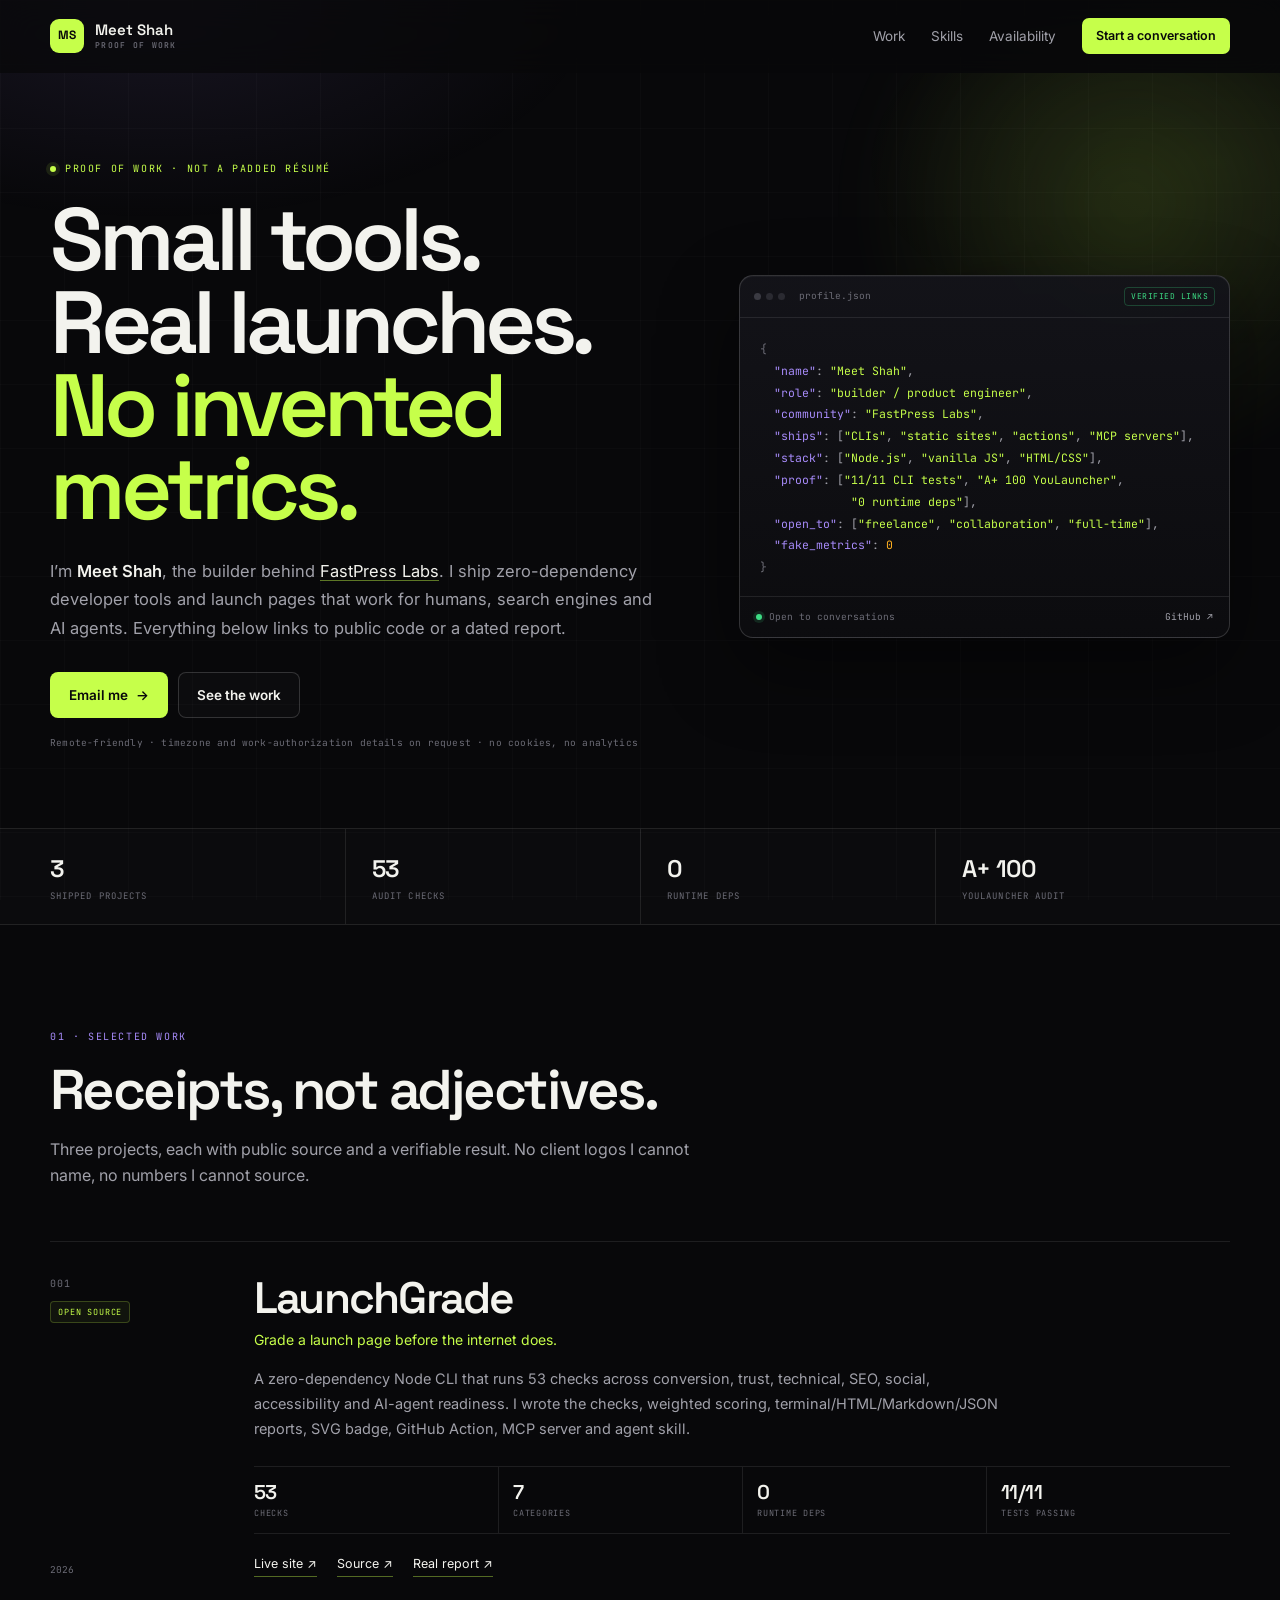
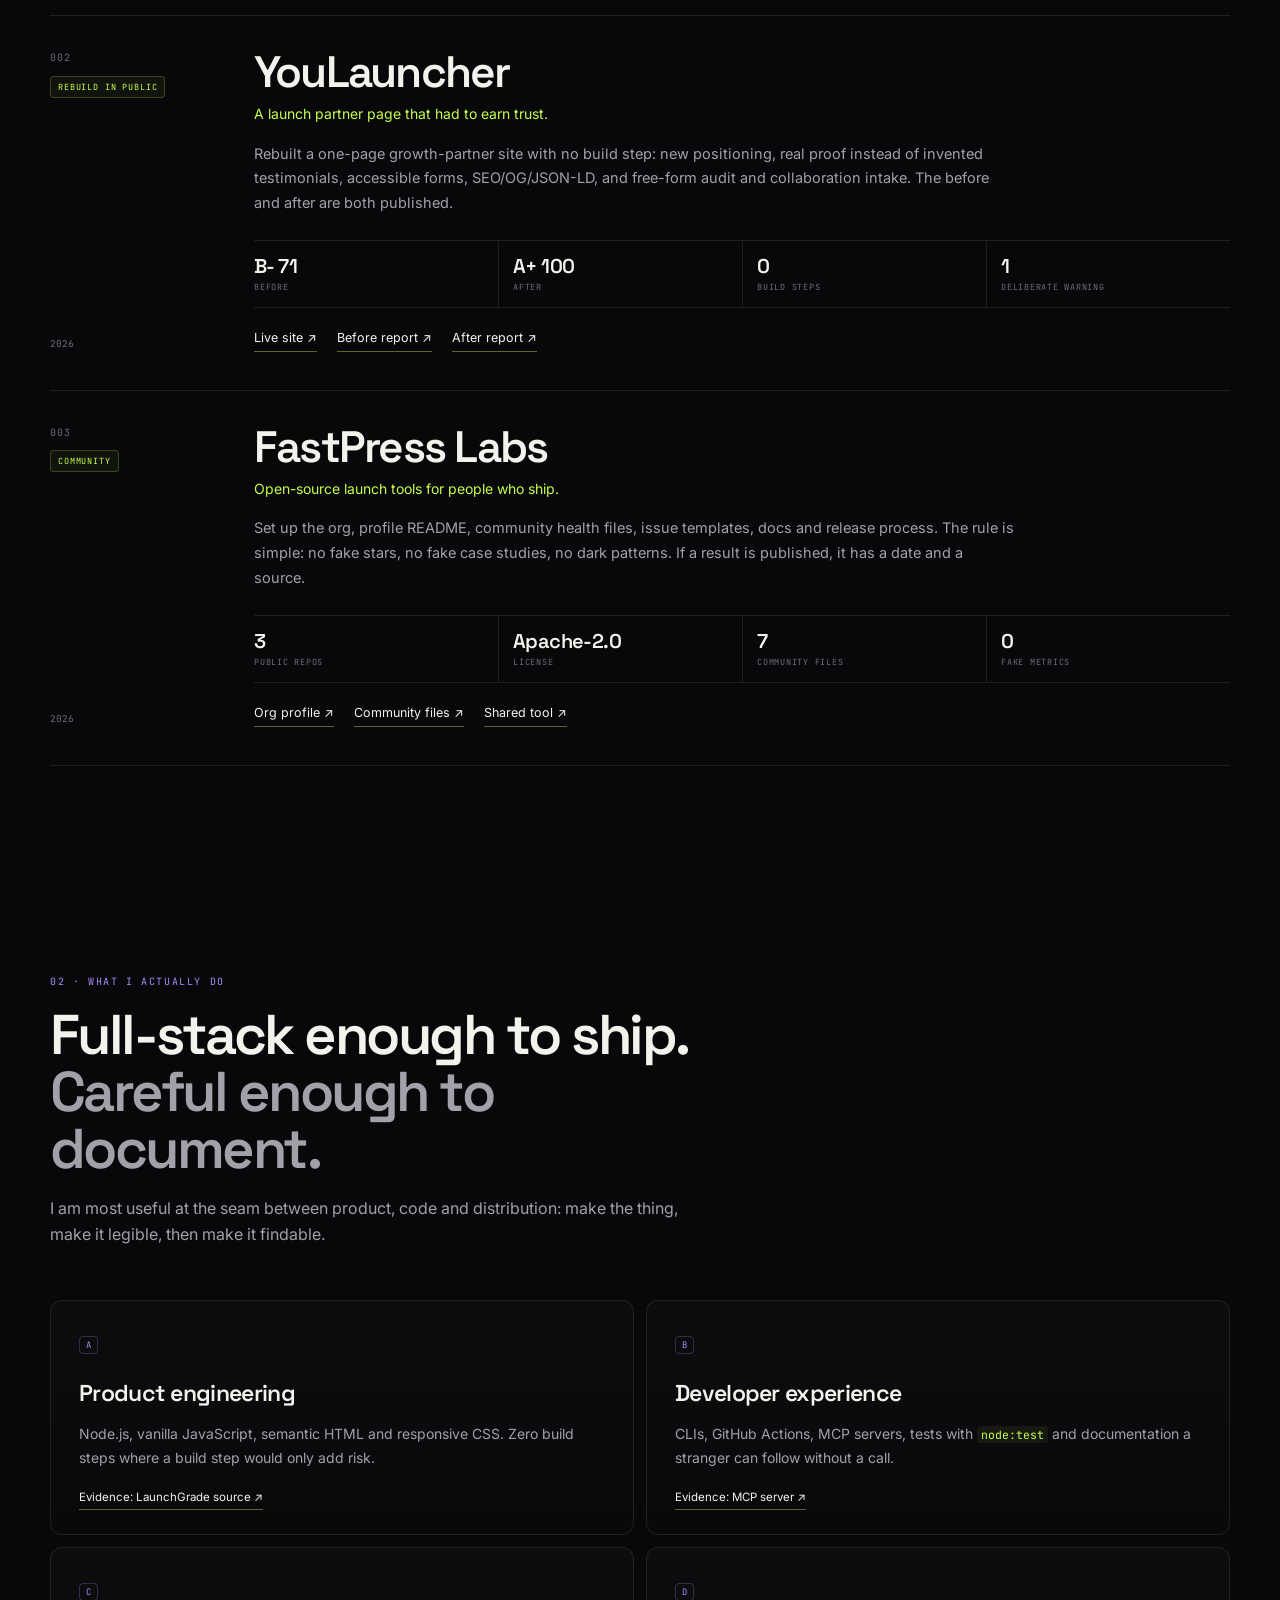
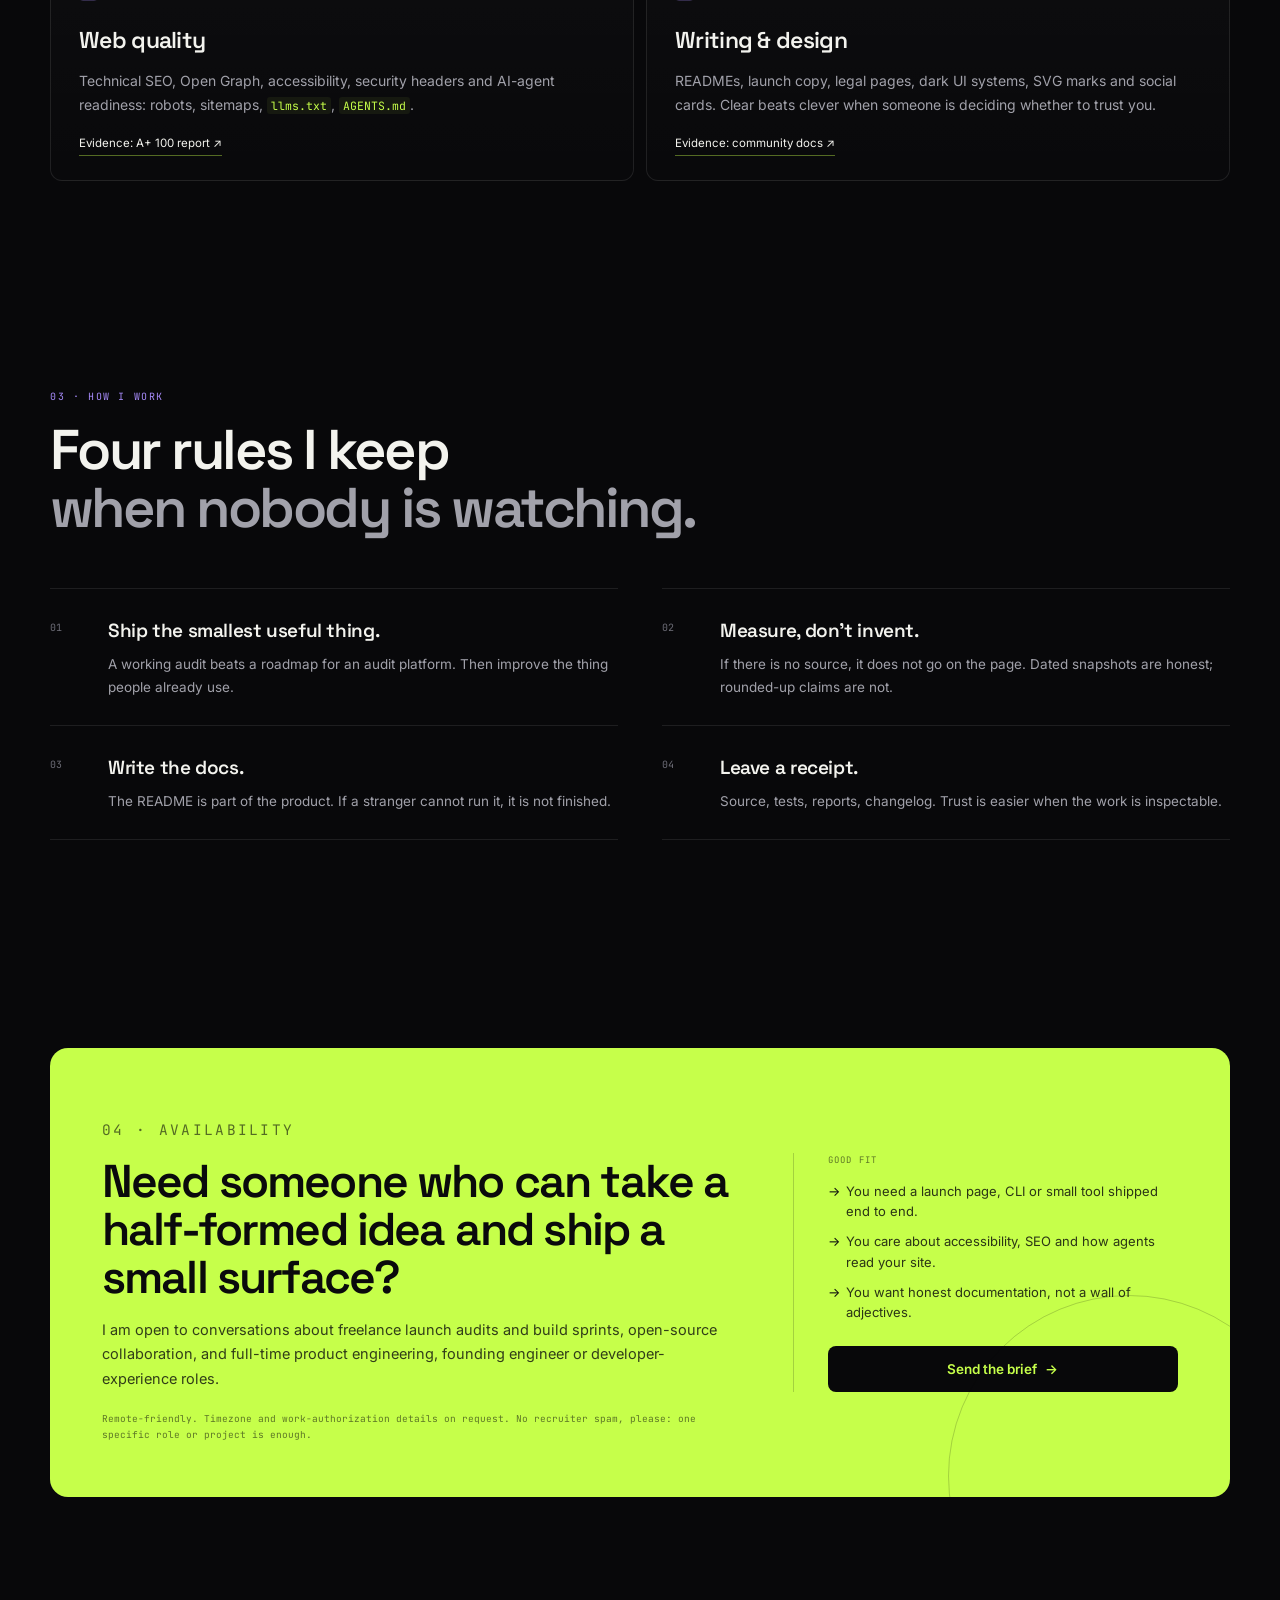
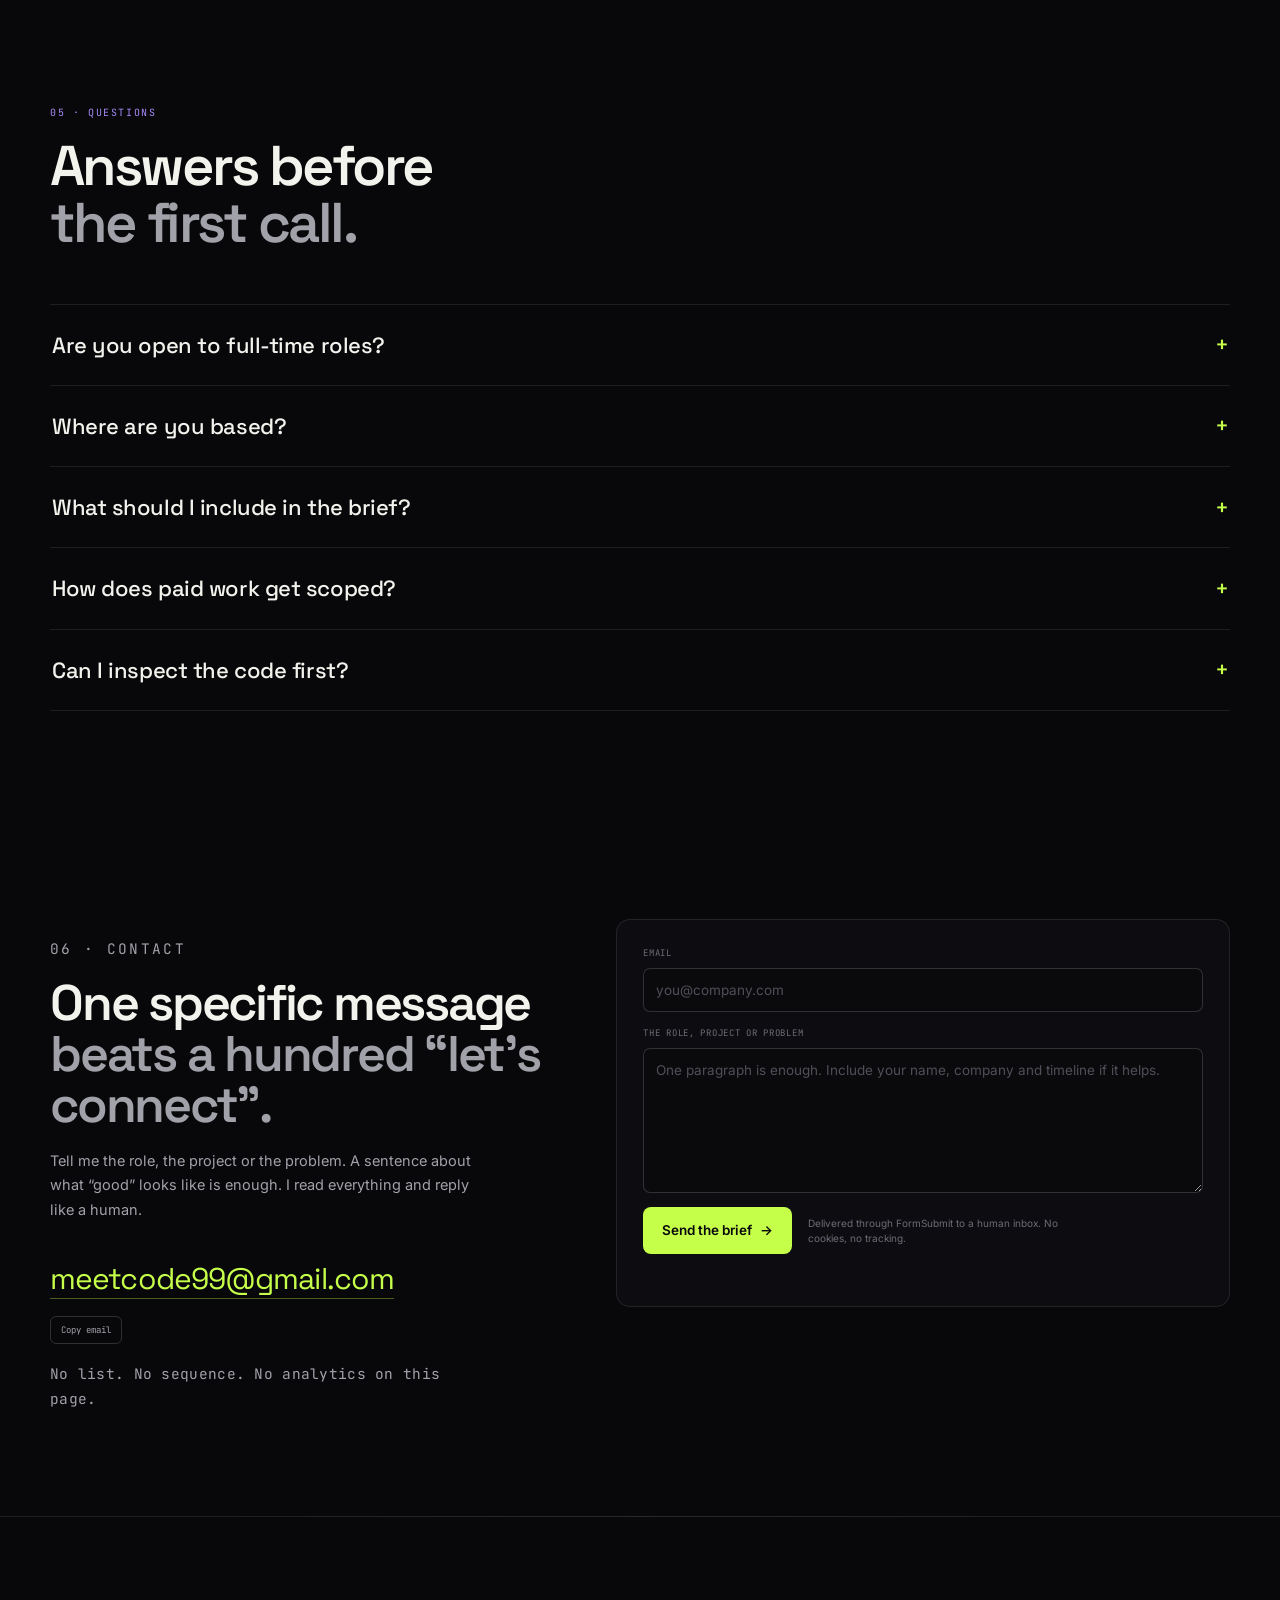
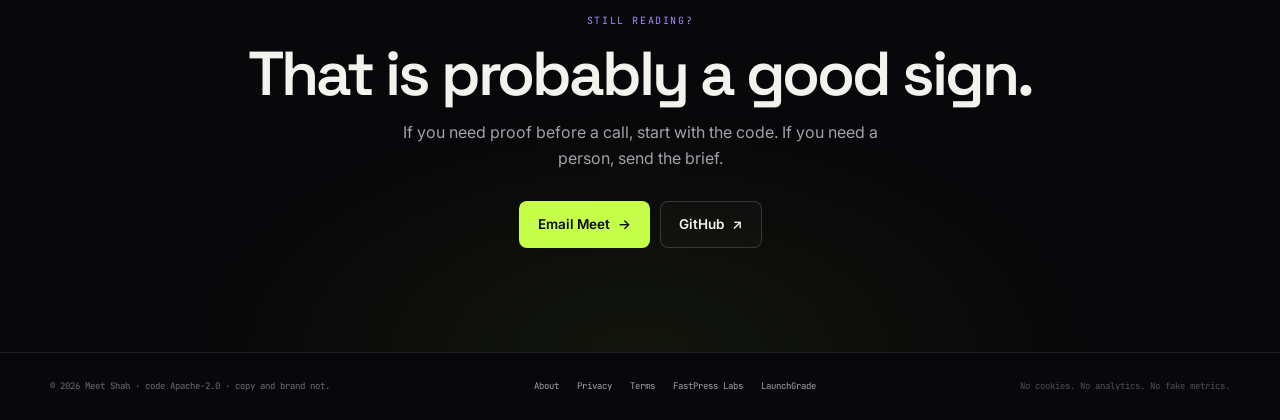
==== index.html @ 9ecaca1d "Proof-of-work hire page for Meet Shah" ====
<!doctype html>
<html lang="en">
<head>
<meta charset="utf-8" />
<meta name="viewport" content="width=device-width, initial-scale=1" />
<title>Meet Shah — proof of work, not a padded résumé</title>
<meta name="description" content="Meet Shah builds zero-dependency launch tools and honest static pages at FastPress Labs. Public code, dated reports, no invented metrics." />
<meta name="author" content="Meet Shah" />
<meta name="theme-color" content="#08080A" />
<link rel="canonical" href="https://fastpresspages.github.io/hire-me/" />
<meta property="og:type" content="profile" />
<meta property="og:site_name" content="Meet Shah" />
<meta property="og:title" content="Meet Shah — proof of work, not a padded résumé" />
<meta property="og:description" content="Small tools, real launches, no invented metrics. The builder behind LaunchGrade and FastPress Labs." />
<meta property="og:url" content="https://fastpresspages.github.io/hire-me/" />
<meta property="og:image" content="https://fastpresspages.github.io/hire-me/og.png" />
<meta property="og:image:alt" content="Meet Shah — proof of work. 53 checks, 0 dependencies, A+ 100 live audit." />
<meta name="twitter:card" content="summary_large_image" />
<meta name="twitter:title" content="Meet Shah — proof of work, not a padded résumé" />
<meta name="twitter:description" content="Small tools, real launches, no invented metrics. The builder behind LaunchGrade and FastPress Labs." />
<meta name="twitter:image" content="https://fastpresspages.github.io/hire-me/og.png" />
<link rel="icon" href="favicon.svg" type="image/svg+xml" />
<link rel="preconnect" href="https://fonts.googleapis.com" />
<link rel="preconnect" href="https://fonts.gstatic.com" crossorigin />
<link href="https://fonts.googleapis.com/css2?family=Inter:wght@400;500;600&family=JetBrains+Mono:wght@400;500&family=Space+Grotesk:wght@500;600;700&display=swap" rel="stylesheet" />
<link rel="stylesheet" href="styles.css" />
<script type="application/ld+json">
{
  "@context": "https://schema.org",
  "@type": "Person",
  "name": "Meet Shah",
  "url": "https://fastpresspages.github.io/hire-me/",
  "email": "mailto:meetcode99@gmail.com",
  "description": "Builder of LaunchGrade and the FastPress Labs community. Ships zero-dependency developer tools, static launch pages and honest documentation.",
  "sameAs": ["https://github.com/Meet6338-X", "https://github.com/fastpresspages"],
  "worksFor": { "@type": "Organization", "name": "FastPress Labs", "url": "https://github.com/fastpresspages" },
  "knowsAbout": ["Node.js", "JavaScript", "HTML", "CSS", "technical SEO", "web accessibility", "GitHub Actions", "Model Context Protocol", "developer tools"],
  "seeks": { "@type": "Demand", "name": "Product engineering, founding engineer, developer experience and freelance launch work" }
}
</script>
<script type="application/ld+json">
{
  "@context": "https://schema.org",
  "@type": "FAQPage",
  "mainEntity": [
    {
      "@type": "Question",
      "name": "Are you open to full-time roles?",
      "acceptedAnswer": { "@type": "Answer", "text": "Yes. I am open to full-time product engineering, founding engineer and developer-experience roles, as well as freelance launch work and open-source collaboration." }
    },
    {
      "@type": "Question",
      "name": "Where are you based?",
      "acceptedAnswer": { "@type": "Answer", "text": "This page does not guess. Ask and you will get the real city, timezone and work-authorization details." }
    },
    {
      "@type": "Question",
      "name": "What should I include in the brief?",
      "acceptedAnswer": { "@type": "Answer", "text": "One paragraph with the role or project, the company, the timeline and what good looks like. A link is welcome. No deck is required." }
    },
    {
      "@type": "Question",
      "name": "How does paid work get scoped?",
      "acceptedAnswer": { "@type": "Answer", "text": "Freelance work is scoped and priced in writing before it starts. No surprise retainers." }
    },
    {
      "@type": "Question",
      "name": "Can I inspect the code first?",
      "acceptedAnswer": { "@type": "Answer", "text": "Yes. Every project on this page links to public source, a passing test suite or a dated audit report." }
    }
  ]
}
</script>
</head>
<body>
<a class="skip" href="#main">Skip to content</a>

<header class="site-head">
  <div class="wrap head-inner">
    <a class="brand" href="./" aria-label="Meet Shah, home">
      <span class="brand-mark" aria-hidden="true">MS</span>
      <span class="brand-text">Meet Shah<small>proof of work</small></span>
    </a>
    <button class="nav-toggle" type="button" aria-expanded="false" aria-controls="site-nav">Menu</button>
    <nav id="site-nav" class="site-nav" aria-label="Primary">
      <a href="#work">Work</a>
      <a href="#skills">Skills</a>
      <a href="#availability">Availability</a>
      <a class="nav-cta" href="#contact">Start a conversation</a>
    </nav>
  </div>
</header>

<main id="main">
  <section class="hero">
    <div class="hero-glow" aria-hidden="true"></div>
    <div class="wrap hero-grid">
      <div class="hero-copy">
        <p class="eyebrow"><span class="dot" aria-hidden="true"></span> Proof of work · not a padded résumé</p>
        <h1>Small tools.<br />Real launches.<br /><em>No invented metrics.</em></h1>
        <p class="lede">I’m <b>Meet Shah</b>, the builder behind <a href="https://github.com/fastpresspages">FastPress Labs</a>. I ship zero-dependency developer tools and launch pages that work for humans, search engines and AI agents. Everything below links to public code or a dated report.</p>
        <div class="actions">
          <a class="btn btn-lime" href="mailto:meetcode99@gmail.com?subject=Hello%20Meet%20—%20from%20the%20proof-of-work%20page">Email me <span aria-hidden="true">→</span></a>
          <a class="btn btn-ghost" href="#work">See the work</a>
        </div>
        <p class="micro">Remote-friendly · timezone and work-authorization details on request · no cookies, no analytics</p>
      </div>

      <aside class="profile-card" aria-label="Profile summary">
        <div class="card-bar">
          <span class="dots" aria-hidden="true"><i></i><i></i><i></i></span>
          <span>profile.json</span>
          <span class="verified">verified links</span>
        </div>
        <pre class="code" aria-label="Profile as JSON"><code><span class="c-p">{</span>
  <span class="c-k">"name"</span>: <span class="c-s">"Meet Shah"</span>,
  <span class="c-k">"role"</span>: <span class="c-s">"builder / product engineer"</span>,
  <span class="c-k">"community"</span>: <span class="c-s">"FastPress Labs"</span>,
  <span class="c-k">"ships"</span>: [<span class="c-s">"CLIs"</span>, <span class="c-s">"static sites"</span>, <span class="c-s">"actions"</span>, <span class="c-s">"MCP servers"</span>],
  <span class="c-k">"stack"</span>: [<span class="c-s">"Node.js"</span>, <span class="c-s">"vanilla JS"</span>, <span class="c-s">"HTML/CSS"</span>],
  <span class="c-k">"proof"</span>: [<span class="c-s">"11/11 CLI tests"</span>, <span class="c-s">"A+ 100 YouLauncher"</span>,
             <span class="c-s">"0 runtime deps"</span>],
  <span class="c-k">"open_to"</span>: [<span class="c-s">"freelance"</span>, <span class="c-s">"collaboration"</span>, <span class="c-s">"full-time"</span>],
  <span class="c-k">"fake_metrics"</span>: <span class="c-n">0</span>
<span class="c-p">}</span></code></pre>
        <div class="card-foot">
          <span><span class="pulse" aria-hidden="true"></span> Open to conversations</span>
          <a href="https://github.com/Meet6338-X" rel="me noopener">GitHub ↗</a>
        </div>
      </aside>
    </div>
  </section>

  <section class="strip" aria-label="Proof at a glance">
    <div class="wrap strip-inner">
      <div><b>3</b><span>shipped projects</span></div>
      <div><b>53</b><span>audit checks</span></div>
      <div><b>0</b><span>runtime deps</span></div>
      <div><b>A+ 100</b><span>YouLauncher audit</span></div>
    </div>
  </section>

  <section class="section wrap" id="work">
    <div class="section-head">
      <p class="kicker">01 · Selected work</p>
      <h2>Receipts, not adjectives.</h2>
      <p>Three projects, each with public source and a verifiable result. No client logos I cannot name, no numbers I cannot source.</p>
    </div>

    <article class="work-card">
      <div class="work-meta">
        <span class="work-index">001</span>
        <span class="pill">Open source</span>
        <span class="work-year">2026</span>
      </div>
      <div class="work-main">
        <div class="work-title">
          <h3>LaunchGrade</h3>
          <p>Grade a launch page before the internet does.</p>
        </div>
        <p class="work-body">A zero-dependency Node CLI that runs 53 checks across conversion, trust, technical, SEO, social, accessibility and AI-agent readiness. I wrote the checks, weighted scoring, terminal/HTML/Markdown/JSON reports, SVG badge, GitHub Action, MCP server and agent skill.</p>
        <ul class="facts" aria-label="LaunchGrade facts">
          <li><b>53</b><span>checks</span></li>
          <li><b>7</b><span>categories</span></li>
          <li><b>0</b><span>runtime deps</span></li>
          <li><b>11/11</b><span>tests passing</span></li>
        </ul>
        <div class="work-links">
          <a class="text-link" href="https://fastpresspages.github.io/launchgrade/">Live site <span aria-hidden="true">↗</span></a>
          <a class="text-link" href="https://github.com/fastpresspages/launchgrade">Source <span aria-hidden="true">↗</span></a>
          <a class="text-link" href="https://fastpresspages.github.io/launchgrade/samples/youlauncher/report.html">Real report <span aria-hidden="true">↗</span></a>
        </div>
      </div>
    </article>

    <article class="work-card">
      <div class="work-meta">
        <span class="work-index">002</span>
        <span class="pill">Rebuild in public</span>
        <span class="work-year">2026</span>
      </div>
      <div class="work-main">
        <div class="work-title">
          <h3>YouLauncher</h3>
          <p>A launch partner page that had to earn trust.</p>
        </div>
        <p class="work-body">Rebuilt a one-page growth-partner site with no build step: new positioning, real proof instead of invented testimonials, accessible forms, SEO/OG/JSON-LD, and free-form audit and collaboration intake. The before and after are both published.</p>
        <ul class="facts" aria-label="YouLauncher facts">
          <li><b>B- 71</b><span>before</span></li>
          <li><b>A+ 100</b><span>after</span></li>
          <li><b>0</b><span>build steps</span></li>
          <li><b>1</b><span>deliberate warning</span></li>
        </ul>
        <div class="work-links">
          <a class="text-link" href="https://fastpresspages.github.io/YouLauncher/">Live site <span aria-hidden="true">↗</span></a>
          <a class="text-link" href="https://fastpresspages.github.io/launchgrade/samples/youlauncher-before/report.html">Before report <span aria-hidden="true">↗</span></a>
          <a class="text-link" href="https://fastpresspages.github.io/launchgrade/samples/youlauncher/report.html">After report <span aria-hidden="true">↗</span></a>
        </div>
      </div>
    </article>

    <article class="work-card">
      <div class="work-meta">
        <span class="work-index">003</span>
        <span class="pill">Community</span>
        <span class="work-year">2026</span>
      </div>
      <div class="work-main">
        <div class="work-title">
          <h3>FastPress Labs</h3>
          <p>Open-source launch tools for people who ship.</p>
        </div>
        <p class="work-body">Set up the org, profile README, community health files, issue templates, docs and release process. The rule is simple: no fake stars, no fake case studies, no dark patterns. If a result is published, it has a date and a source.</p>
        <ul class="facts" aria-label="FastPress Labs facts">
          <li><b>3</b><span>public repos</span></li>
          <li><b>Apache-2.0</b><span>license</span></li>
          <li><b>7</b><span>community files</span></li>
          <li><b>0</b><span>fake metrics</span></li>
        </ul>
        <div class="work-links">
          <a class="text-link" href="https://github.com/fastpresspages">Org profile <span aria-hidden="true">↗</span></a>
          <a class="text-link" href="https://github.com/fastpresspages/.github">Community files <span aria-hidden="true">↗</span></a>
          <a class="text-link" href="https://fastpresspages.github.io/launchgrade/">Shared tool <span aria-hidden="true">↗</span></a>
        </div>
      </div>
    </article>
  </section>

  <section class="section wrap" id="skills">
    <div class="section-head">
      <p class="kicker">02 · What I actually do</p>
      <h2>Full-stack enough to ship.<br /><em>Careful enough to document.</em></h2>
      <p>I am most useful at the seam between product, code and distribution: make the thing, make it legible, then make it findable.</p>
    </div>
    <div class="skill-grid">
      <article class="skill-card">
        <span class="skill-num">A</span>
        <h3>Product engineering</h3>
        <p>Node.js, vanilla JavaScript, semantic HTML and responsive CSS. Zero build steps where a build step would only add risk.</p>
        <a href="https://github.com/fastpresspages/launchgrade" class="text-link">Evidence: LaunchGrade source <span aria-hidden="true">↗</span></a>
      </article>
      <article class="skill-card">
        <span class="skill-num">B</span>
        <h3>Developer experience</h3>
        <p>CLIs, GitHub Actions, MCP servers, tests with <code>node:test</code> and documentation a stranger can follow without a call.</p>
        <a href="https://github.com/fastpresspages/launchgrade/blob/main/mcp/server.js" class="text-link">Evidence: MCP server <span aria-hidden="true">↗</span></a>
      </article>
      <article class="skill-card">
        <span class="skill-num">C</span>
        <h3>Web quality</h3>
        <p>Technical SEO, Open Graph, accessibility, security headers and AI-agent readiness: robots, sitemaps, <code>llms.txt</code>, <code>AGENTS.md</code>.</p>
        <a href="https://fastpresspages.github.io/launchgrade/samples/youlauncher/report.html" class="text-link">Evidence: A+ 100 report <span aria-hidden="true">↗</span></a>
      </article>
      <article class="skill-card">
        <span class="skill-num">D</span>
        <h3>Writing &amp; design</h3>
        <p>READMEs, launch copy, legal pages, dark UI systems, SVG marks and social cards. Clear beats clever when someone is deciding whether to trust you.</p>
        <a href="https://github.com/fastpresspages/.github" class="text-link">Evidence: community docs <span aria-hidden="true">↗</span></a>
      </article>
    </div>
  </section>

  <section class="section wrap" id="how">
    <div class="section-head">
      <p class="kicker">03 · How I work</p>
      <h2>Four rules I keep<br /><em>when nobody is watching.</em></h2>
    </div>
    <ol class="rules">
      <li><span>01</span><div><h3>Ship the smallest useful thing.</h3><p>A working audit beats a roadmap for an audit platform. Then improve the thing people already use.</p></div></li>
      <li><span>02</span><div><h3>Measure, don’t invent.</h3><p>If there is no source, it does not go on the page. Dated snapshots are honest; rounded-up claims are not.</p></div></li>
      <li><span>03</span><div><h3>Write the docs.</h3><p>The README is part of the product. If a stranger cannot run it, it is not finished.</p></div></li>
      <li><span>04</span><div><h3>Leave a receipt.</h3><p>Source, tests, reports, changelog. Trust is easier when the work is inspectable.</p></div></li>
    </ol>
  </section>

  <section class="section wrap" id="availability">
    <div class="availability">
      <div class="avail-copy">
        <p class="kicker dark">04 · Availability</p>
        <h2>Need someone who can take a half-formed idea and ship a small surface?</h2>
        <p>I am open to conversations about freelance launch audits and build sprints, open-source collaboration, and full-time product engineering, founding engineer or developer-experience roles.</p>
        <p class="avail-note">Remote-friendly. Timezone and work-authorization details on request. No recruiter spam, please: one specific role or project is enough.</p>
      </div>
      <div class="avail-list">
        <p class="avail-label">Good fit</p>
        <ul>
          <li>You need a launch page, CLI or small tool shipped end to end.</li>
          <li>You care about accessibility, SEO and how agents read your site.</li>
          <li>You want honest documentation, not a wall of adjectives.</li>
        </ul>
        <a class="btn btn-dark" href="mailto:meetcode99@gmail.com?subject=Role%20or%20project%20—%20from%20the%20proof-of-work%20page">Send the brief <span aria-hidden="true">→</span></a>
      </div>
    </div>
  </section>

  <section class="section wrap" id="faq">
    <div class="section-head">
      <p class="kicker">05 · Questions</p>
      <h2>Answers before<br /><em>the first call.</em></h2>
    </div>
    <div class="faq-list">
      <details class="faq-item">
        <summary>Are you open to full-time roles?<span aria-hidden="true">+</span></summary>
        <p>Yes. I am open to full-time product engineering, founding engineer and developer-experience roles, as well as freelance launch work and open-source collaboration.</p>
      </details>
      <details class="faq-item">
        <summary>Where are you based?<span aria-hidden="true">+</span></summary>
        <p>This page does not guess. Ask and you will get the real city, timezone and work-authorization details.</p>
      </details>
      <details class="faq-item">
        <summary>What should I include in the brief?<span aria-hidden="true">+</span></summary>
        <p>One paragraph with the role or project, the company, the timeline and what good looks like. A link is welcome. No deck is required.</p>
      </details>
      <details class="faq-item">
        <summary>How does paid work get scoped?<span aria-hidden="true">+</span></summary>
        <p>Freelance work is scoped and priced in writing before it starts. No surprise retainers.</p>
      </details>
      <details class="faq-item">
        <summary>Can I inspect the code first?<span aria-hidden="true">+</span></summary>
        <p>Yes. Every project on this page links to public source, a passing test suite or a dated audit report.</p>
      </details>
    </div>
  </section>

  <section class="section wrap" id="contact">
    <div class="contact-grid">
      <div class="contact-copy">
        <p class="kicker">06 · Contact</p>
        <h2>One specific message<br /><em>beats a hundred “let’s connect”.</em></h2>
        <p>Tell me the role, the project or the problem. A sentence about what “good” looks like is enough. I read everything and reply like a human.</p>
        <p class="contact-email"><a href="mailto:meetcode99@gmail.com">meetcode99@gmail.com</a></p>
        <button class="copy-email" type="button" data-email="meetcode99@gmail.com">Copy email</button>
        <p class="micro">No list. No sequence. No analytics on this page.</p>
      </div>
      <form class="contact-form" data-contact-form novalidate>
        <label>Email
          <input type="email" name="email" autocomplete="email" placeholder="you@company.com" required />
        </label>
        <label>The role, project or problem
          <textarea name="message" rows="6" minlength="10" maxlength="2000" placeholder="One paragraph is enough. Include your name, company and timeline if it helps." required></textarea>
        </label>
        <input class="hp" type="text" name="_honey" tabindex="-1" autocomplete="off" aria-hidden="true" />
        <div class="form-foot">
          <button class="btn btn-lime" type="submit">Send the brief <span aria-hidden="true">→</span></button>
          <p class="form-note">Delivered through FormSubmit to a human inbox. No cookies, no tracking.</p>
        </div>
        <p class="form-msg" data-form-msg role="status" aria-live="polite"></p>
      </form>
    </div>
  </section>

  <section class="final">
    <div class="wrap final-inner">
      <p class="kicker">Still reading?</p>
      <h2>That is probably a good sign.</h2>
      <p>If you need proof before a call, start with the code. If you need a person, send the brief.</p>
      <div class="actions">
        <a class="btn btn-lime" href="mailto:meetcode99@gmail.com">Email Meet <span aria-hidden="true">→</span></a>
        <a class="btn btn-ghost" href="https://github.com/Meet6338-X">GitHub <span aria-hidden="true">↗</span></a>
      </div>
    </div>
  </section>
</main>

<footer class="site-foot">
  <div class="wrap foot-inner">
    <p>© <span data-year>2026</span> Meet Shah · code Apache-2.0 · copy and brand not.</p>
    <nav aria-label="Footer">
      <a href="#how">About</a>
      <a href="privacy.html">Privacy</a>
      <a href="terms.html">Terms</a>
      <a href="https://github.com/fastpresspages">FastPress Labs</a>
      <a href="https://fastpresspages.github.io/launchgrade/">LaunchGrade</a>
    </nav>
    <p class="foot-note">No cookies. No analytics. No fake metrics.</p>
  </div>
</footer>
<script src="app.js"></script>
</body>
</html>
---- styles.css ----
:root {
  --bg: #08080a;
  --panel: #0d0d11;
  --panel-2: #111116;
  --text: #f3f3ee;
  --muted: #a1a1aa;
  --dim: #6c6c76;
  --line: rgba(255, 255, 255, 0.09);
  --line-strong: rgba(255, 255, 255, 0.16);
  --lime: #c6ff4a;
  --lime-soft: rgba(198, 255, 74, 0.12);
  --violet: #a78bfa;
  --green: #3ddc84;
  --amber: #ffb020;
  --red: #ff5c5c;
  --display: "Space Grotesk", ui-sans-serif, system-ui, sans-serif;
  --body: "Inter", ui-sans-serif, system-ui, sans-serif;
  --mono: "JetBrains Mono", ui-monospace, SFMono-Regular, Consolas, monospace;
  --radius: 14px;
}

* { box-sizing: border-box; }
html { scroll-behavior: smooth; }
body {
  margin: 0;
  background: var(--bg);
  color: var(--text);
  font-family: var(--body);
  font-size: 16px;
  line-height: 1.65;
  -webkit-font-smoothing: antialiased;
  text-rendering: optimizeLegibility;
}
body::before {
  content: "";
  position: fixed;
  inset: 0;
  z-index: -1;
  pointer-events: none;
  background:
    radial-gradient(ellipse 50% 35% at 12% 0%, rgba(167, 139, 250, 0.1), transparent 70%),
    radial-gradient(ellipse 40% 30% at 95% 18%, rgba(198, 255, 74, 0.05), transparent 70%),
    linear-gradient(rgba(255, 255, 255, 0.018) 1px, transparent 1px),
    linear-gradient(90deg, rgba(255, 255, 255, 0.018) 1px, transparent 1px);
  background-size: auto, auto, 64px 64px, 64px 64px;
}
::selection { background: var(--lime); color: #08080a; }
a { color: inherit; }
img, svg { max-width: 100%; display: block; }
button, input, select, textarea { font: inherit; }
h1, h2, h3 { font-family: var(--display); margin: 0; }
p { margin: 0; }

.wrap { width: min(1180px, calc(100% - 48px)); margin-inline: auto; }
.skip {
  position: fixed; left: 16px; top: -80px; z-index: 100;
  background: var(--lime); color: #08080a; padding: 10px 14px;
  border-radius: 8px; font-weight: 700; text-decoration: none;
}
.skip:focus { top: 16px; }
:focus-visible { outline: 2px solid var(--lime); outline-offset: 3px; border-radius: 4px; }

/* ---------- header ---------- */
.site-head {
  position: sticky; top: 0; z-index: 40;
  background: rgba(8, 8, 10, 0.76);
  border-bottom: 1px solid transparent;
  backdrop-filter: blur(16px);
  -webkit-backdrop-filter: blur(16px);
  transition: border-color 0.2s ease, background 0.2s ease;
}
.site-head.scrolled { border-bottom-color: var(--line); background: rgba(8, 8, 10, 0.92); }
.head-inner { display: flex; align-items: center; justify-content: space-between; gap: 24px; height: 72px; }
.brand { display: flex; align-items: center; gap: 11px; text-decoration: none; }
.brand-mark {
  display: grid; place-items: center; width: 34px; height: 34px;
  border-radius: 9px; background: var(--lime); color: #08080a;
  font-family: var(--display); font-size: 12px; font-weight: 700; letter-spacing: -0.04em;
}
.brand-text { display: flex; flex-direction: column; line-height: 1.1; font-family: var(--display); font-weight: 600; font-size: 15px; }
.brand-text small { font-family: var(--mono); font-size: 8px; letter-spacing: 0.16em; text-transform: uppercase; color: var(--dim); margin-top: 3px; }
.site-nav { display: flex; align-items: center; gap: 26px; font-size: 13.5px; color: var(--muted); }
.site-nav a { text-decoration: none; transition: color 0.15s ease; }
.site-nav a:hover { color: var(--text); }
.site-nav .nav-cta {
  color: #08080a; background: var(--lime); padding: 8px 14px;
  border-radius: 7px; font-weight: 600; font-size: 12.5px;
}
.site-nav .nav-cta:hover { background: #d4ff77; color: #08080a; }
.nav-toggle { display: none; background: none; border: 1px solid var(--line-strong); color: var(--text); padding: 7px 12px; border-radius: 7px; cursor: pointer; font-size: 12px; }

/* ---------- hero ---------- */
.hero { position: relative; overflow: hidden; padding: 88px 0 76px; }
.hero-glow {
  position: absolute; width: 620px; height: 620px; right: -160px; top: -180px;
  background: radial-gradient(circle, rgba(198, 255, 74, 0.12), transparent 65%);
  filter: blur(20px); pointer-events: none;
}
.hero-grid { position: relative; display: grid; grid-template-columns: minmax(0, 1.12fr) minmax(360px, 0.88fr); align-items: center; gap: 64px; }
.eyebrow, .kicker {
  font-family: var(--mono); font-size: 10px; line-height: 1.5;
  letter-spacing: 0.16em; text-transform: uppercase; color: var(--lime);
  display: flex; align-items: center; gap: 9px;
}
.eyebrow .dot { width: 6px; height: 6px; border-radius: 50%; background: var(--lime); box-shadow: 0 0 0 4px rgba(198, 255, 74, 0.1); }
h1 {
  margin: 22px 0 0; font-size: clamp(52px, 6.9vw, 98px); line-height: 0.94;
  letter-spacing: -0.058em; font-weight: 600; max-width: 760px;
}
h1 em { font-style: normal; color: var(--lime); }
.lede { max-width: 620px; margin-top: 27px; color: var(--muted); font-size: 16.5px; line-height: 1.72; }
.lede b { color: var(--text); font-weight: 600; }
.lede a { color: var(--text); text-decoration: underline; text-decoration-color: rgba(198, 255, 74, 0.45); text-underline-offset: 3px; }
.actions { display: flex; flex-wrap: wrap; align-items: center; gap: 10px; margin-top: 30px; }
.btn {
  display: inline-flex; align-items: center; justify-content: center; gap: 8px;
  min-height: 44px; padding: 11px 18px; border-radius: 8px;
  font-size: 13.5px; font-weight: 600; text-decoration: none;
  border: 1px solid transparent; cursor: pointer; transition: transform 0.15s ease, background 0.15s ease, border-color 0.15s ease;
}
.btn:hover { transform: translateY(-1px); }
.btn-lime { background: var(--lime); color: #08080a; }
.btn-lime:hover { background: #d4ff77; }
.btn-ghost { border-color: var(--line-strong); color: var(--text); background: rgba(255, 255, 255, 0.02); }
.btn-ghost:hover { border-color: rgba(198, 255, 74, 0.5); background: rgba(198, 255, 74, 0.05); }
.btn-dark { background: #08080a; color: var(--lime); }
.btn-dark:hover { background: #17171c; }
.micro { margin-top: 17px; font-family: var(--mono); font-size: 9.5px; line-height: 1.7; color: var(--dim); letter-spacing: 0.02em; }

.profile-card {
  background: linear-gradient(180deg, rgba(20, 20, 26, 0.94), rgba(12, 12, 15, 0.98));
  border: 1px solid var(--line-strong); border-radius: var(--radius);
  box-shadow: 0 30px 80px rgba(0, 0, 0, 0.45), inset 0 1px 0 rgba(255, 255, 255, 0.04);
  overflow: hidden;
}
.card-bar {
  display: flex; align-items: center; gap: 10px; padding: 11px 14px;
  border-bottom: 1px solid var(--line); font-family: var(--mono); font-size: 9.5px; color: var(--dim);
}
.dots { display: flex; gap: 5px; margin-right: 4px; }
.dots i { width: 7px; height: 7px; border-radius: 50%; background: #2a2a31; }
.dots i:first-child { background: #3a3a42; }
.verified { margin-left: auto; color: var(--green); border: 1px solid rgba(61, 220, 132, 0.25); padding: 2px 6px; border-radius: 4px; font-size: 8px; letter-spacing: 0.06em; text-transform: uppercase; }
.code { margin: 0; padding: 20px 20px 18px; font-family: var(--mono); font-size: 11.5px; line-height: 1.9; overflow-x: auto; color: var(--muted); }
.code code { font-family: inherit; }
.c-p { color: var(--dim); }
.c-k { color: var(--violet); }
.c-s { color: var(--lime); }
.c-n { color: var(--amber); }
.card-foot {
  display: flex; align-items: center; justify-content: space-between; gap: 12px;
  padding: 12px 16px; border-top: 1px solid var(--line);
  font-family: var(--mono); font-size: 9.5px; color: var(--dim);
}
.card-foot span { display: flex; align-items: center; gap: 7px; }
.card-foot a { color: var(--muted); text-decoration: none; }
.card-foot a:hover { color: var(--lime); }
.pulse { width: 6px; height: 6px; border-radius: 50%; background: var(--green); box-shadow: 0 0 0 3px rgba(61, 220, 132, 0.13); animation: pulse 2.4s infinite; }
@keyframes pulse { 0%, 100% { opacity: 1; } 50% { opacity: 0.35; } }

/* ---------- strip ---------- */
.strip { border-block: 1px solid var(--line); background: rgba(255, 255, 255, 0.014); }
.strip-inner { display: grid; grid-template-columns: repeat(4, 1fr); }
.strip-inner div { padding: 20px 26px; border-left: 1px solid var(--line); display: flex; flex-direction: column; gap: 1px; }
.strip-inner div:first-child { border-left: 0; padding-left: 0; }
.strip-inner b { font-family: var(--display); font-size: 24px; letter-spacing: -0.03em; font-weight: 600; }
.strip-inner span { font-family: var(--mono); font-size: 9px; text-transform: uppercase; letter-spacing: 0.12em; color: var(--dim); }

/* ---------- sections ---------- */
.section { padding: 104px 0; }
.section-head { max-width: 720px; margin-bottom: 52px; }
.section-head h2 { margin-top: 17px; font-size: clamp(34px, 4.4vw, 56px); line-height: 1.02; letter-spacing: -0.045em; font-weight: 600; }
.section-head h2 em { font-style: normal; color: var(--muted); }
.section-head > p:last-child { margin-top: 18px; color: var(--muted); max-width: 640px; }
.kicker { color: var(--violet); }

/* ---------- work ---------- */
.work-card {
  display: grid; grid-template-columns: 170px minmax(0, 1fr); gap: 34px;
  padding: 34px 0 38px; border-top: 1px solid var(--line);
}
.work-card:last-child { border-bottom: 1px solid var(--line); }
.work-meta { display: flex; flex-direction: column; align-items: flex-start; gap: 9px; }
.work-index { font-family: var(--mono); font-size: 10px; color: var(--dim); letter-spacing: 0.1em; }
.pill { font-family: var(--mono); font-size: 8.5px; text-transform: uppercase; letter-spacing: 0.1em; color: var(--lime); border: 1px solid rgba(198, 255, 74, 0.22); background: rgba(198, 255, 74, 0.05); padding: 3px 7px; border-radius: 4px; }
.work-year { margin-top: auto; font-family: var(--mono); font-size: 9.5px; color: var(--dim); }
.work-main { min-width: 0; }
.work-title h3 { font-size: clamp(28px, 3.6vw, 44px); letter-spacing: -0.04em; line-height: 1; font-weight: 600; }
.work-title p { margin-top: 8px; color: var(--lime); font-size: 14px; }
.work-body { margin-top: 16px; color: var(--muted); max-width: 760px; font-size: 14.5px; line-height: 1.72; }
.facts { display: grid; grid-template-columns: repeat(4, minmax(0, 1fr)); gap: 0; margin: 24px 0 0; padding: 0; list-style: none; border-block: 1px solid var(--line); }
.facts li { padding: 13px 14px; border-left: 1px solid var(--line); display: flex; flex-direction: column; gap: 2px; }
.facts li:first-child { border-left: 0; padding-left: 0; }
.facts b { font-family: var(--display); font-size: 20px; line-height: 1.2; letter-spacing: -0.03em; font-weight: 600; }
.facts span { font-family: var(--mono); font-size: 8.5px; text-transform: uppercase; letter-spacing: 0.09em; color: var(--dim); }
.work-links { display: flex; flex-wrap: wrap; gap: 20px; margin-top: 20px; }
.text-link { color: var(--text); text-decoration: none; font-size: 12.5px; border-bottom: 1px solid rgba(198, 255, 74, 0.4); padding-bottom: 2px; transition: color 0.15s ease, border-color 0.15s ease; }
.text-link:hover { color: var(--lime); border-color: var(--lime); }

/* ---------- skills ---------- */
.skill-grid { display: grid; grid-template-columns: 1fr 1fr; gap: 12px; }
.skill-card {
  position: relative; padding: 28px 28px 24px; border: 1px solid var(--line);
  border-radius: 12px; background: linear-gradient(180deg, rgba(255, 255, 255, 0.025), rgba(255, 255, 255, 0.008));
  transition: border-color 0.2s ease, transform 0.2s ease;
}
.skill-card:hover { border-color: rgba(198, 255, 74, 0.28); transform: translateY(-2px); }
.skill-num { font-family: var(--mono); font-size: 9px; color: var(--violet); border: 1px solid rgba(167, 139, 250, 0.25); border-radius: 4px; padding: 2px 6px; }
.skill-card h3 { margin-top: 20px; font-size: 23px; letter-spacing: -0.03em; font-weight: 600; }
.skill-card p { margin-top: 9px; color: var(--muted); font-size: 14px; line-height: 1.7; }
.skill-card code { font-family: var(--mono); font-size: 0.82em; color: var(--lime); background: rgba(198, 255, 74, 0.06); padding: 1px 4px; border-radius: 3px; }
.skill-card .text-link { display: inline-block; margin-top: 18px; font-size: 11.5px; }

/* ---------- rules ---------- */
.rules { list-style: none; margin: 0; padding: 0; display: grid; grid-template-columns: 1fr 1fr; gap: 0 44px; }
.rules li { display: grid; grid-template-columns: 42px minmax(0, 1fr); gap: 16px; padding: 26px 0; border-top: 1px solid var(--line); }
.rules li:nth-child(3), .rules li:nth-child(4) { border-bottom: 1px solid var(--line); }
.rules li > span { font-family: var(--mono); font-size: 10px; color: var(--dim); padding-top: 5px; }
.rules h3 { font-size: 19px; letter-spacing: -0.02em; font-weight: 600; }
.rules p { margin-top: 7px; color: var(--muted); font-size: 13.5px; line-height: 1.7; }

/* ---------- availability ---------- */
.availability {
  display: grid; grid-template-columns: 1.25fr 0.75fr; gap: 48px;
  background: var(--lime); color: #0a0a0c; border-radius: 18px;
  padding: 54px 52px; position: relative; overflow: hidden;
}
.availability::after {
  content: ""; position: absolute; width: 360px; height: 360px; right: -80px; bottom: -160px;
  border: 1px solid rgba(8, 8, 10, 0.18); border-radius: 50%; pointer-events: none;
}
.kicker.dark { color: rgba(8, 8, 10, 0.6); }
.avail-copy h2 { margin-top: 16px; font-size: clamp(31px, 3.8vw, 46px); line-height: 1.04; letter-spacing: -0.04em; font-weight: 600; max-width: 700px; }
.avail-copy > p { margin-top: 16px; color: rgba(8, 8, 10, 0.78); font-size: 14.5px; line-height: 1.68; max-width: 620px; }
.avail-note { font-family: var(--mono); font-size: 9.5px !important; line-height: 1.7 !important; color: rgba(8, 8, 10, 0.55) !important; margin-top: 20px !important; }
.avail-list { position: relative; align-self: center; border-left: 1px solid rgba(8, 8, 10, 0.18); padding-left: 34px; }
.avail-label { font-family: var(--mono); font-size: 9px; text-transform: uppercase; letter-spacing: 0.14em; color: rgba(8, 8, 10, 0.55); }
.avail-list ul { list-style: none; margin: 13px 0 24px; padding: 0; display: grid; gap: 10px; }
.avail-list li { position: relative; padding-left: 18px; font-size: 13px; line-height: 1.55; color: rgba(8, 8, 10, 0.82); }
.avail-list li::before { content: "→"; position: absolute; left: 0; color: #0a0a0c; }
.avail-list .btn { width: 100%; }

/* ---------- faq ---------- */
.faq-list { border-top: 1px solid var(--line); }
.faq-item { border-bottom: 1px solid var(--line); }
.faq-item summary {
  list-style: none; cursor: pointer; display: flex; align-items: center; justify-content: space-between;
  gap: 24px; padding: 22px 2px; font-family: var(--display); font-size: clamp(18px, 2vw, 22px);
  font-weight: 500; letter-spacing: -0.02em;
}
.faq-item summary::-webkit-details-marker { display: none; }
.faq-item summary span { font-family: var(--mono); font-size: 20px; color: var(--lime); transition: transform 0.18s ease; }
.faq-item[open] summary span { transform: rotate(45deg); }
.faq-item p { padding: 0 2px 24px; max-width: 780px; color: var(--muted); font-size: 14px; line-height: 1.75; }

/* ---------- contact ---------- */
.contact-grid { display: grid; grid-template-columns: 0.9fr 1.1fr; gap: 64px; align-items: start; }
.contact-copy h2 { margin-top: 16px; font-size: clamp(34px, 4vw, 50px); line-height: 1.02; letter-spacing: -0.045em; font-weight: 600; }
.contact-copy h2 em { font-style: normal; color: var(--muted); }
.contact-copy > p { margin-top: 18px; color: var(--muted); font-size: 14.5px; line-height: 1.7; max-width: 430px; }
.contact-email { margin-top: 30px !important; }
.contact-email a { font-family: var(--display); font-size: clamp(22px, 2.5vw, 30px); letter-spacing: -0.03em; color: var(--lime); text-decoration: none; border-bottom: 1px solid rgba(198, 255, 74, 0.35); }
.copy-email { margin-top: 12px; background: none; border: 1px solid var(--line-strong); color: var(--muted); border-radius: 6px; padding: 6px 10px; font-family: var(--mono); font-size: 9px; cursor: pointer; }
.copy-email:hover { color: var(--lime); border-color: rgba(198, 255, 74, 0.4); }
.contact-form { background: var(--panel); border: 1px solid var(--line); border-radius: 14px; padding: 26px; }
.field-row { display: grid; grid-template-columns: 1fr 1fr; gap: 12px; }
.contact-form label { display: flex; flex-direction: column; gap: 7px; margin-bottom: 14px; font-family: var(--mono); font-size: 9px; letter-spacing: 0.08em; text-transform: uppercase; color: var(--dim); }
.contact-form label span { text-transform: none; letter-spacing: 0; color: #56565f; }
.contact-form input, .contact-form select, .contact-form textarea {
  width: 100%; background: #0a0a0d; border: 1px solid var(--line-strong);
  border-radius: 7px; color: var(--text); padding: 11px 12px;
  font-family: var(--body); font-size: 13.5px; line-height: 1.5; letter-spacing: 0;
  transition: border-color 0.15s ease, background 0.15s ease;
}
.contact-form input::placeholder, .contact-form textarea::placeholder { color: #4f4f58; }
.contact-form input:focus, .contact-form select:focus, .contact-form textarea:focus { outline: none; border-color: rgba(198, 255, 74, 0.55); background: #0c0c10; }
.contact-form textarea { resize: vertical; min-height: 122px; }
.contact-form select { appearance: none; background-image: linear-gradient(45deg, transparent 50%, #777 50%), linear-gradient(135deg, #777 50%, transparent 50%); background-position: calc(100% - 16px) 50%, calc(100% - 11px) 50%; background-size: 5px 5px, 5px 5px; background-repeat: no-repeat; }
.hp { position: absolute !important; left: -9999px !important; width: 1px !important; height: 1px !important; opacity: 0 !important; }
.form-foot { display: flex; align-items: center; gap: 16px; margin-top: 4px; }
.form-note { font-size: 10px; line-height: 1.5; color: var(--dim); max-width: 250px; }
.form-msg { margin-top: 14px; font-size: 12.5px; line-height: 1.5; color: var(--green); min-height: 1em; }
.form-msg.err { color: var(--red); }

/* ---------- legal pages ---------- */
.doc-wrap { max-width: 780px; margin: 0 auto; padding: 72px 24px 96px; }
.doc .kicker { margin-bottom: 16px; }
.doc h1 { font-size: clamp(38px, 6vw, 58px); line-height: 1; letter-spacing: -0.05em; font-weight: 600; }
.doc .updated { margin-top: 12px; font-family: var(--mono); font-size: 9.5px; color: var(--dim); text-transform: uppercase; letter-spacing: 0.1em; }
.doc h2 { margin-top: 38px; font-size: 22px; letter-spacing: -0.03em; font-weight: 600; }
.doc p, .doc li { margin-top: 12px; color: var(--muted); font-size: 14.5px; line-height: 1.75; }
.doc ul { padding-left: 20px; }
.doc a { color: var(--lime); text-underline-offset: 3px; }
.doc .back { display: inline-block; margin-top: 38px; font-family: var(--mono); font-size: 10px; color: var(--lime); text-decoration: none; }
.doc-footer { max-width: 780px; margin: 0 auto; padding: 0 24px 40px; display: flex; flex-wrap: wrap; gap: 16px; font-family: var(--mono); font-size: 9px; color: var(--dim); }
.doc-footer a { color: var(--muted); text-decoration: none; }
.doc-footer a:hover { color: var(--lime); }

/* ---------- final ---------- */
.final { border-top: 1px solid var(--line); background: radial-gradient(ellipse 50% 80% at 50% 100%, rgba(198, 255, 74, 0.06), transparent 70%); }
.final-inner { text-align: center; padding: 96px 0 104px; display: flex; flex-direction: column; align-items: center; }
.final .kicker { justify-content: center; }
.final h2 { margin-top: 15px; font-size: clamp(38px, 5vw, 62px); line-height: 1; letter-spacing: -0.05em; font-weight: 600; }
.final p:not(.kicker) { margin-top: 14px; color: var(--muted); max-width: 480px; }
.final .actions { justify-content: center; }

/* ---------- footer ---------- */
.site-foot { border-top: 1px solid var(--line); }
.foot-inner { display: flex; align-items: center; justify-content: space-between; gap: 20px; flex-wrap: wrap; padding: 26px 0; font-family: var(--mono); font-size: 9px; color: var(--dim); }
.foot-inner nav { display: flex; flex-wrap: wrap; gap: 18px; }
.foot-inner a { color: var(--muted); text-decoration: none; }
.foot-inner a:hover { color: var(--lime); }
.foot-note { color: #4e4e57; }

/* ---------- responsive ---------- */
@media (max-width: 980px) {
  .hero-grid { grid-template-columns: 1fr; gap: 44px; }
  .profile-card { max-width: 560px; }
  .section { padding: 84px 0; }
  .work-card { grid-template-columns: 120px minmax(0, 1fr); gap: 24px; }
  .availability { grid-template-columns: 1fr; gap: 34px; padding: 42px 36px; }
  .avail-list { border-left: 0; border-top: 1px solid rgba(8, 8, 10, 0.18); padding-left: 0; padding-top: 26px; }
  .contact-grid { grid-template-columns: 1fr; gap: 38px; }
  .contact-copy > p { max-width: 620px; }
}
@media (max-width: 760px) {
  .wrap { width: min(100% - 32px, 1180px); }
  .head-inner { height: 62px; }
  .nav-toggle { display: block; }
  .site-nav {
    position: absolute; left: 16px; right: 16px; top: 62px;
    display: none; flex-direction: column; align-items: stretch; gap: 0;
    background: #0c0c10; border: 1px solid var(--line-strong); border-radius: 10px;
    padding: 8px; box-shadow: 0 20px 50px rgba(0, 0, 0, 0.5);
  }
  .site-nav.open { display: flex; }
  .site-nav a { padding: 11px 12px; border-radius: 6px; }
  .site-nav a:hover { background: rgba(255, 255, 255, 0.04); }
  .site-nav .nav-cta { margin-top: 4px; text-align: center; }
  .hero { padding: 56px 0 54px; }
  h1 { font-size: clamp(46px, 12.5vw, 64px); }
  .lede { font-size: 15px; }
  .profile-card { max-width: none; }
  .code { font-size: 10px; padding: 16px; white-space: pre-wrap; overflow-wrap: anywhere; }
  .strip-inner { grid-template-columns: 1fr 1fr; }
  .strip-inner div { padding: 16px 18px; }
  .strip-inner div:nth-child(3) { border-left: 0; padding-left: 0; border-top: 1px solid var(--line); }
  .strip-inner div:nth-child(4) { border-top: 1px solid var(--line); }
  .section { padding: 68px 0; }
  .section-head { margin-bottom: 34px; }
  .work-card { grid-template-columns: 1fr; gap: 16px; padding: 26px 0 30px; }
  .work-meta { flex-direction: row; align-items: center; gap: 10px; }
  .work-year { margin-left: auto; margin-top: 0; }
  .facts { grid-template-columns: 1fr 1fr; }
  .facts li:nth-child(3) { border-left: 0; padding-left: 0; border-top: 1px solid var(--line); }
  .facts li:nth-child(4) { border-top: 1px solid var(--line); }
  .skill-grid { grid-template-columns: 1fr; }
  .rules { grid-template-columns: 1fr; gap: 0; }
  .rules li:nth-child(3) { border-bottom: 0; }
  .rules li:nth-child(4) { border-bottom: 1px solid var(--line); }
  .availability { padding: 32px 24px; border-radius: 14px; }
  .field-row { grid-template-columns: 1fr; gap: 0; }
  .contact-form { padding: 20px; }
  .form-foot { flex-direction: column; align-items: flex-start; }
  .form-note { max-width: none; }
  .foot-inner { flex-direction: column; align-items: flex-start; gap: 12px; padding: 24px 0; }
}
@media (max-width: 440px) {
  h1 { font-size: 44px; }
  .actions .btn { width: 100%; }
  .facts b { font-size: 17px; }
  .work-links { gap: 14px; }
}
@media (prefers-reduced-motion: reduce) {
  html { scroll-behavior: auto; }
  *, *::before, *::after { animation-duration: 0.01ms !important; transition-duration: 0.01ms !important; }
}
@media print {
  body::before, .site-head, .hero-glow, .site-foot, .final { display: none; }
  body { background: #fff; color: #111; }
  .section { padding: 24px 0; }
  .profile-card, .skill-card, .contact-form { background: #fff; border-color: #ddd; }
  .code, .lede, .work-body, .skill-card p, .rules p { color: #333; }
}
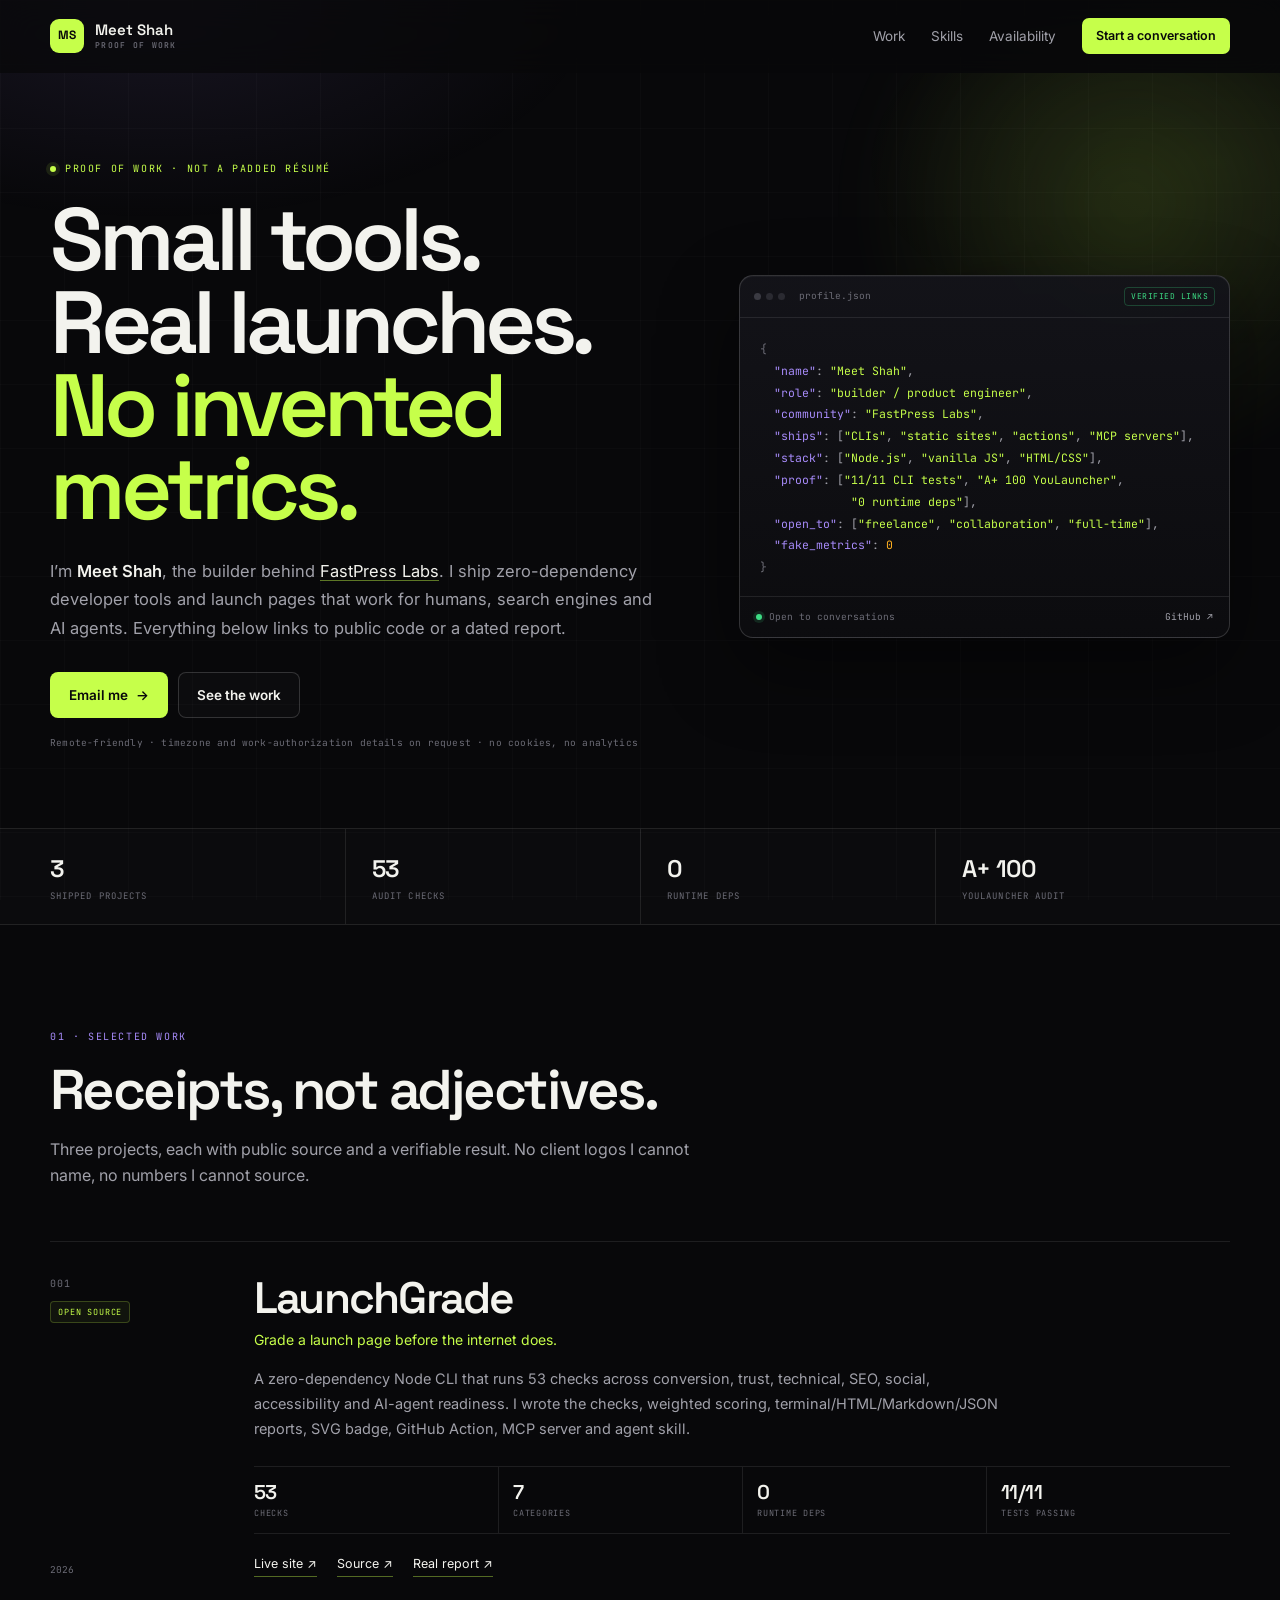
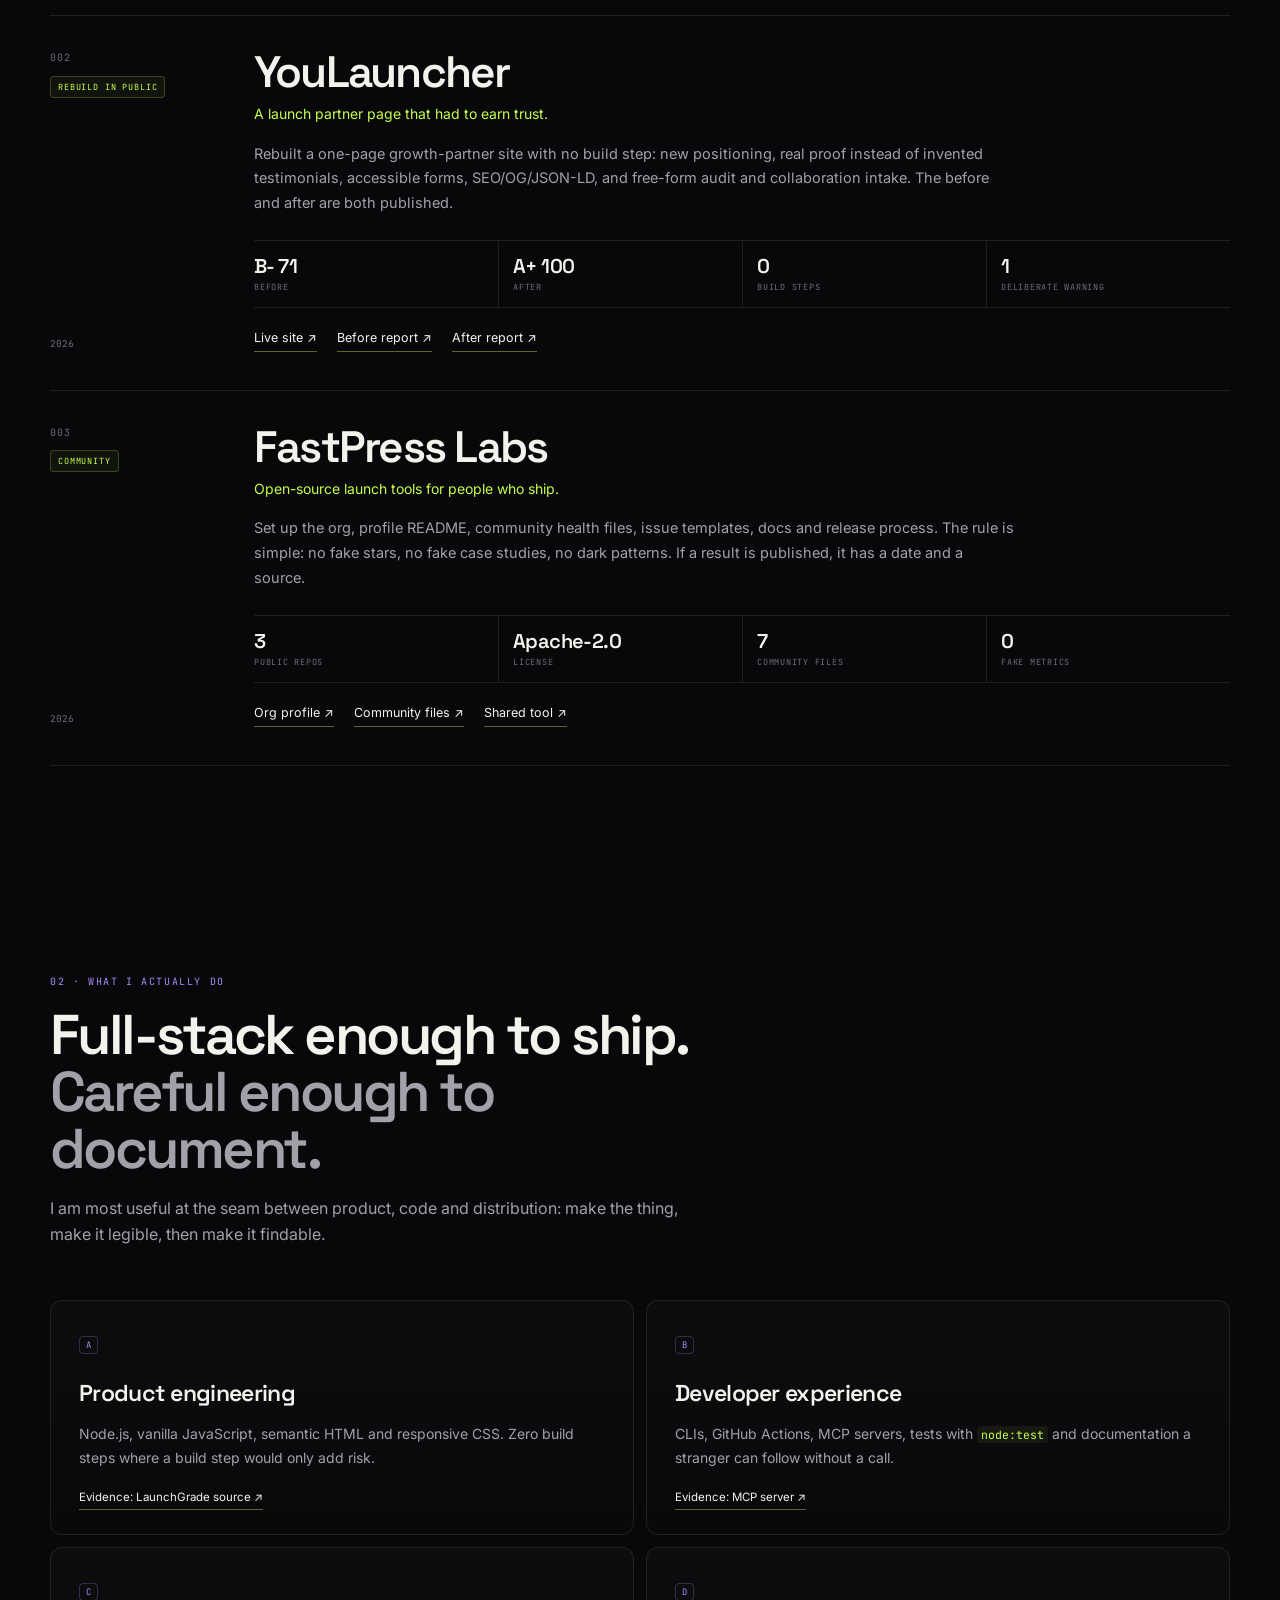
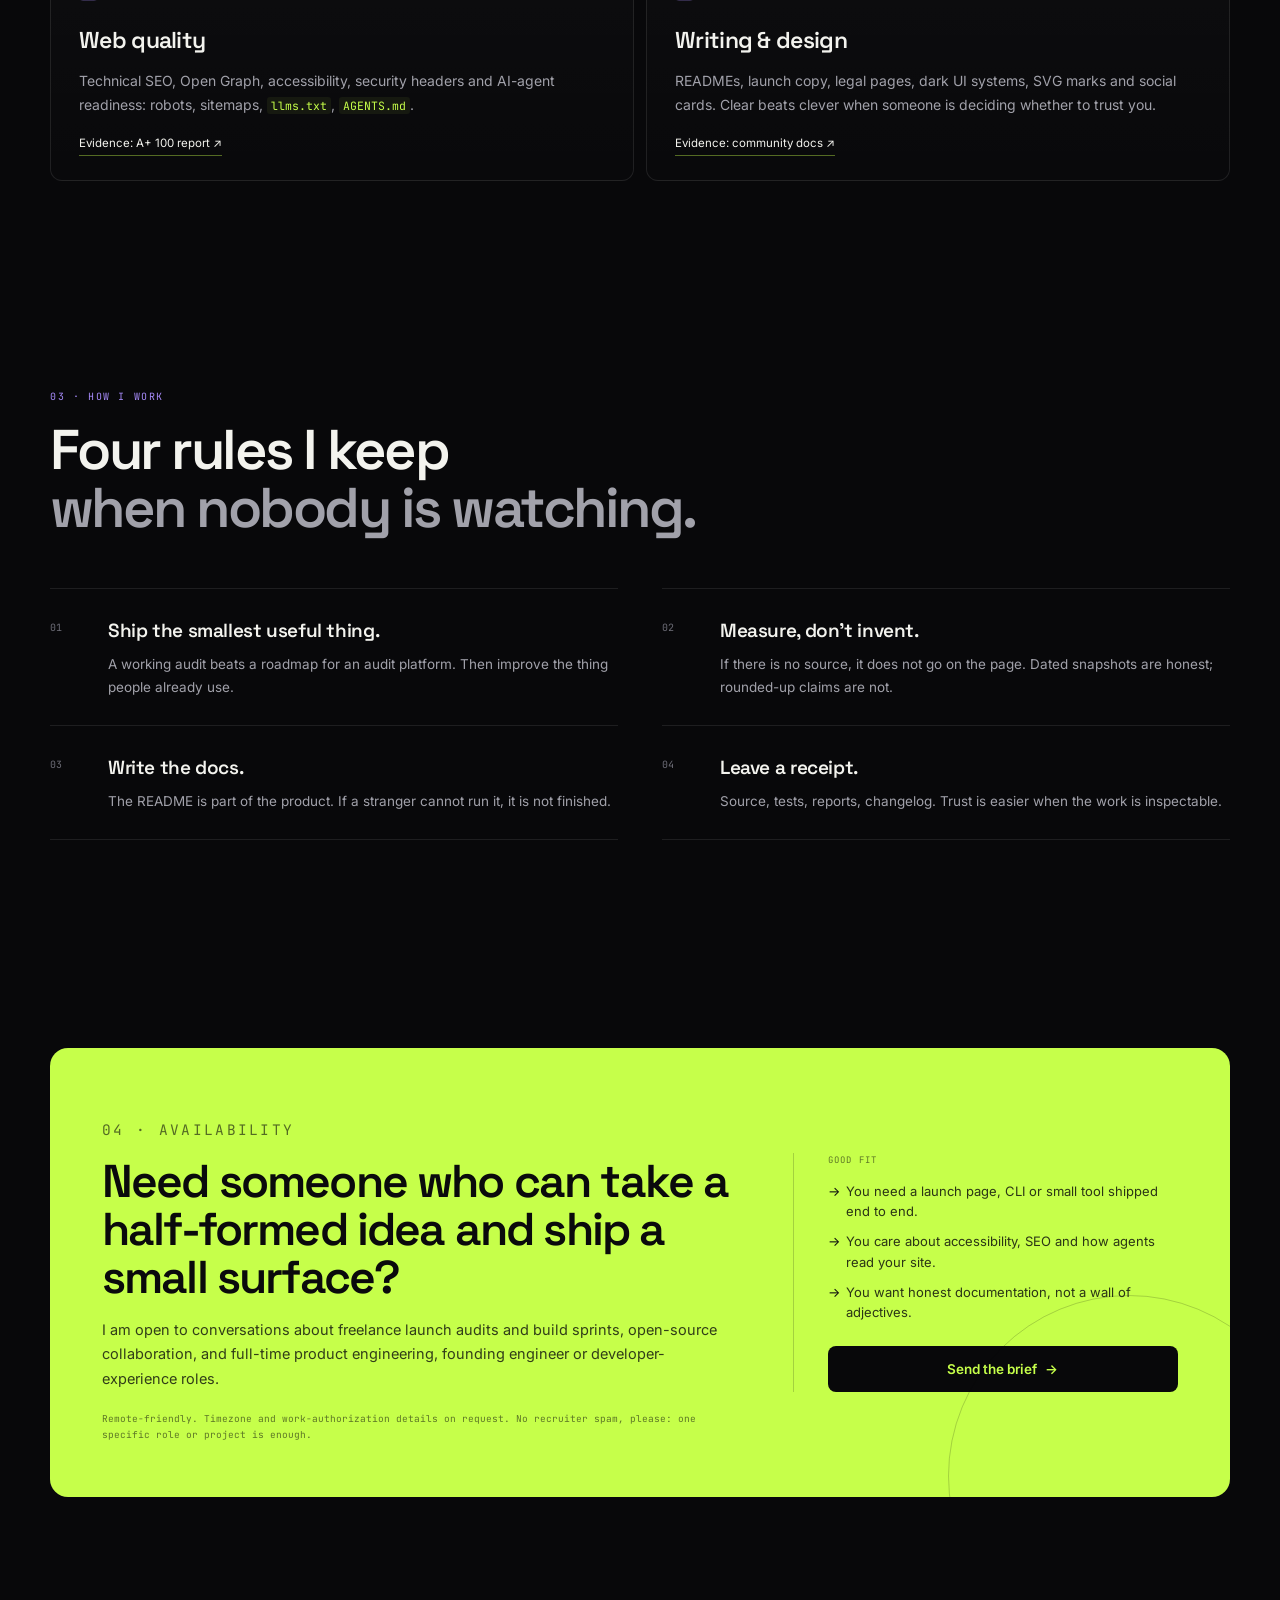
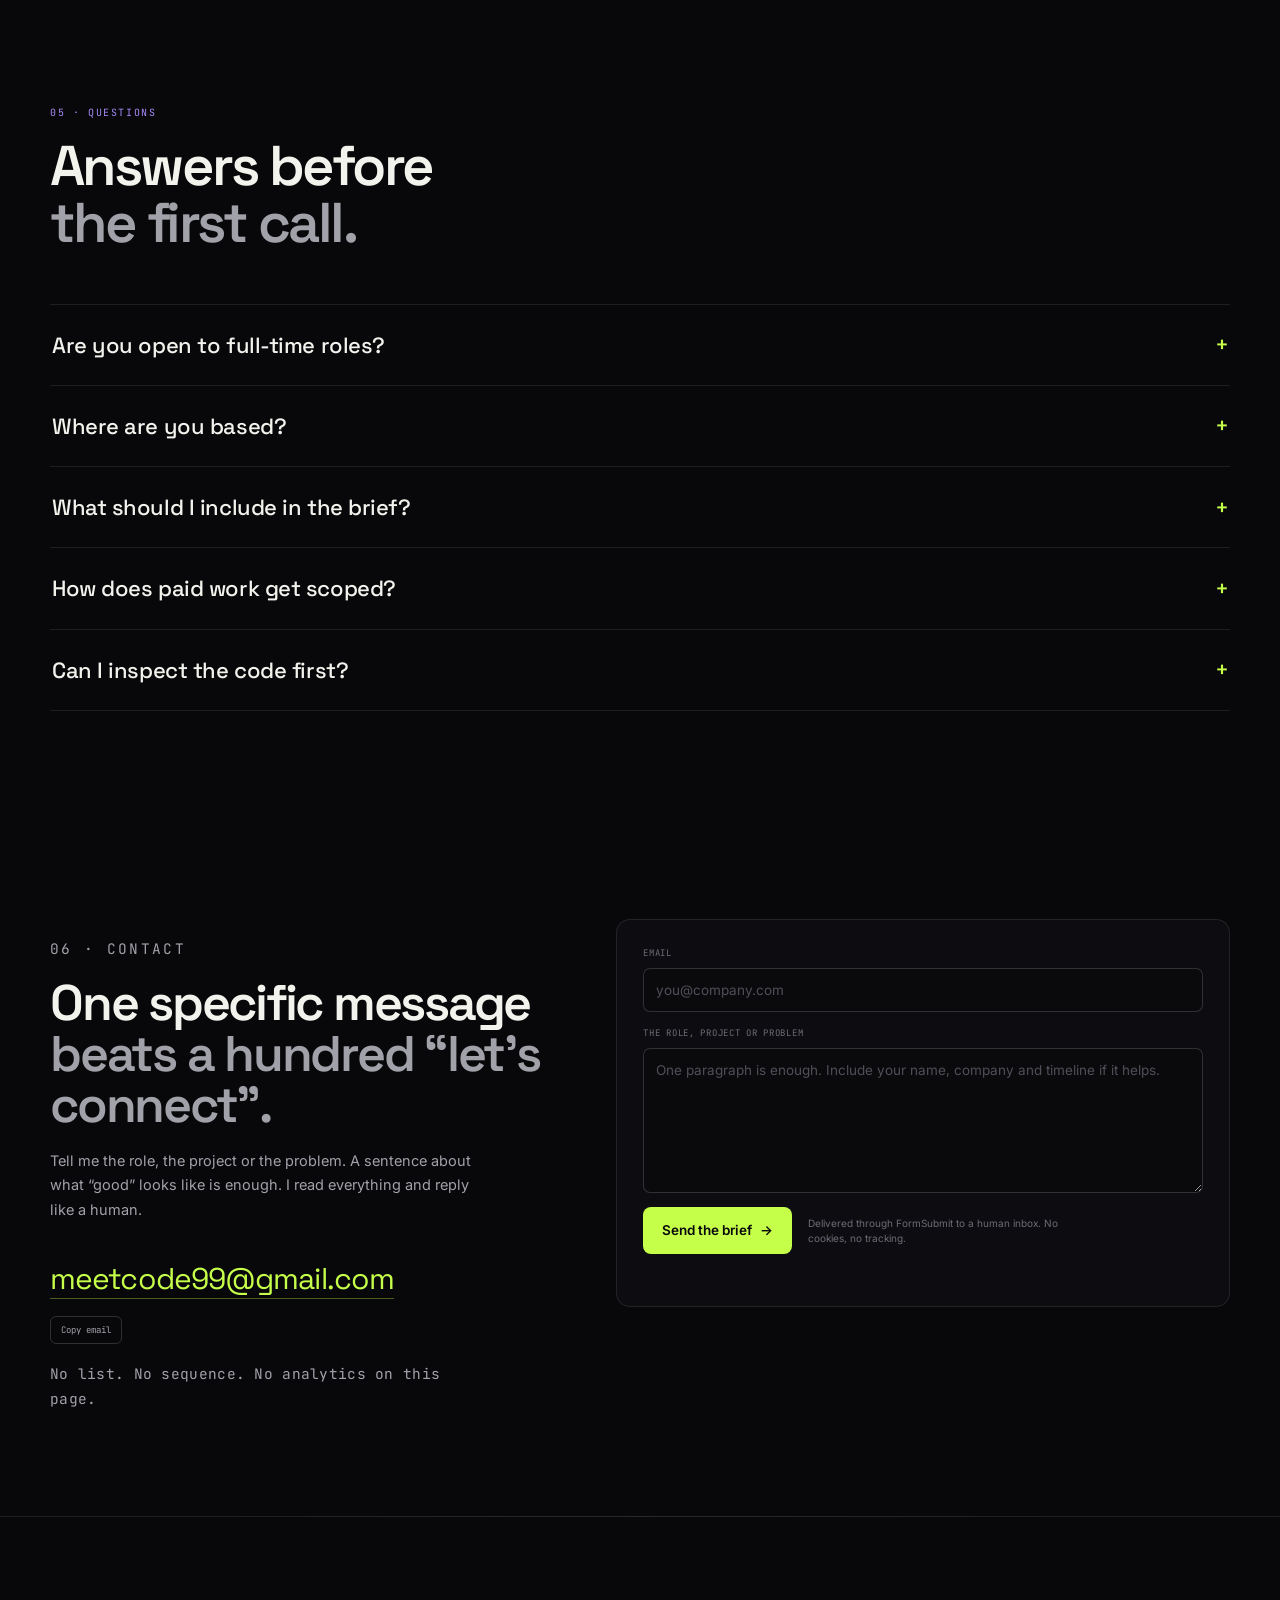
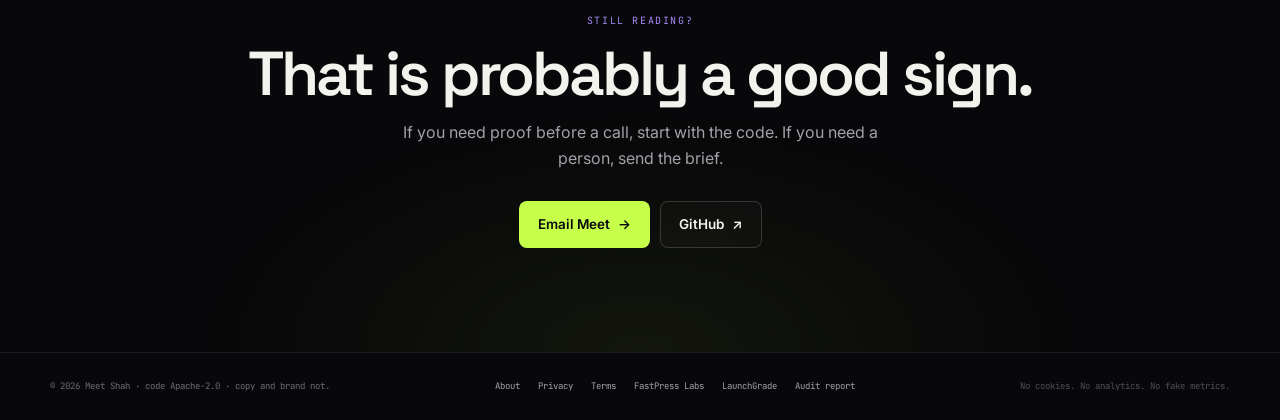
==== commit 836956e3: "Publish the A+ 100 audit report and link it from the page" ====
--- a/index.html
+++ b/index.html
@@ -371,6 +371,7 @@
       <a href="terms.html">Terms</a>
       <a href="https://github.com/fastpresspages">FastPress Labs</a>
       <a href="https://fastpresspages.github.io/launchgrade/">LaunchGrade</a>
+      <a href="samples/hire-me/report.html">Audit report</a>
     </nav>
     <p class="foot-note">No cookies. No analytics. No fake metrics.</p>
   </div>
